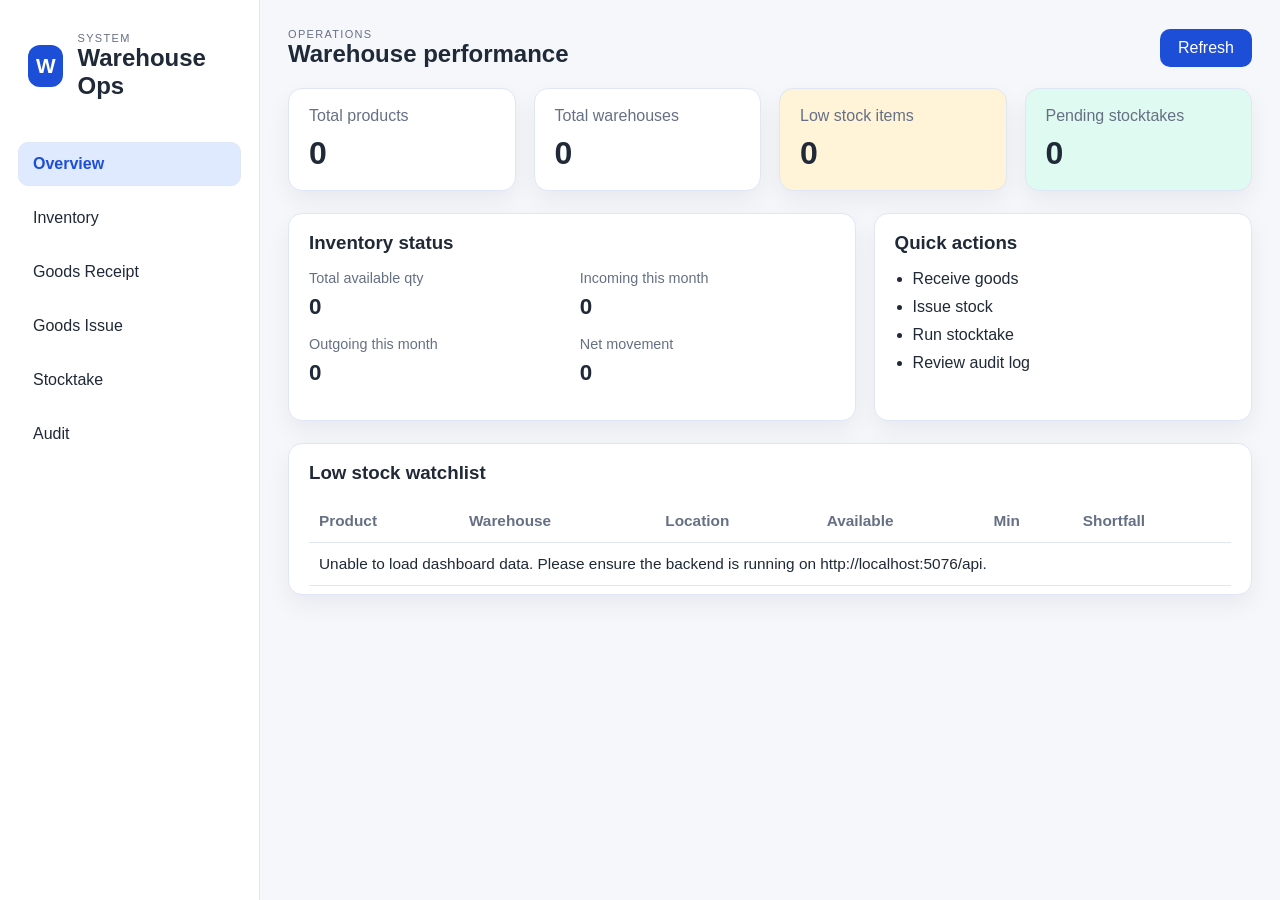
==== frontend/index.html @ df9fea86 "feat: Implement Goods Receipts, Inventories, and Products management - Added GoodsReceiptsController" ====
<!DOCTYPE html>
<html lang="en">
  <head>
    <meta charset="UTF-8" />
    <meta name="viewport" content="width=device-width, initial-scale=1.0" />
    <title>Warehouse Ops Dashboard</title>
    <link rel="stylesheet" href="styles.css" />
  </head>
  <body>
    <div class="app-shell">
      <aside class="sidebar">
        <div class="brand-wrap">
          <div class="brand-mark">W</div>
          <div>
            <p class="eyebrow">SYSTEM</p>
            <h1>Warehouse Ops</h1>
          </div>
        </div>

        <nav class="main-nav">
          <button class="nav-item active">Overview</button>
          <button class="nav-item">Inventory</button>
          <button class="nav-item">Goods Receipt</button>
          <button class="nav-item">Goods Issue</button>
          <button class="nav-item">Stocktake</button>
          <button class="nav-item">Audit</button>
        </nav>
      </aside>

      <main class="content">
        <header class="topbar">
          <div>
            <p class="eyebrow">Operations</p>
            <h2>Warehouse performance</h2>
          </div>
          <button id="refreshBtn" class="primary-btn">Refresh</button>
        </header>

        <section class="stats-grid">
          <article class="stat-card">
            <p>Total products</p>
            <h3 id="totalProducts">0</h3>
          </article>
          <article class="stat-card">
            <p>Total warehouses</p>
            <h3 id="totalWarehouses">0</h3>
          </article>
          <article class="stat-card warning">
            <p>Low stock items</p>
            <h3 id="lowStockProducts">0</h3>
          </article>
          <article class="stat-card accent">
            <p>Pending stocktakes</p>
            <h3 id="pendingStocktakes">0</h3>
          </article>
        </section>

        <section class="summary-row">
          <article class="panel">
            <div class="panel-header">
              <h3>Inventory status</h3>
            </div>
            <div class="metric-row">
              <div>
                <span>Total available qty</span>
                <strong id="totalInventoryQuantity">0</strong>
              </div>
              <div>
                <span>Incoming this month</span>
                <strong id="incomingThisMonth">0</strong>
              </div>
            </div>
            <div class="metric-row">
              <div>
                <span>Outgoing this month</span>
                <strong id="outgoingThisMonth">0</strong>
              </div>
              <div>
                <span>Net movement</span>
                <strong id="netMovementThisMonth">0</strong>
              </div>
            </div>
          </article>

          <article class="panel">
            <div class="panel-header">
              <h3>Quick actions</h3>
            </div>
            <ul class="action-list">
              <li>Receive goods</li>
              <li>Issue stock</li>
              <li>Run stocktake</li>
              <li>Review audit log</li>
            </ul>
          </article>
        </section>

        <section class="panel table-panel">
          <div class="panel-header">
            <h3>Low stock watchlist</h3>
          </div>
          <div class="table-wrap">
            <table>
              <thead>
                <tr>
                  <th>Product</th>
                  <th>Warehouse</th>
                  <th>Location</th>
                  <th>Available</th>
                  <th>Min</th>
                  <th>Shortfall</th>
                </tr>
              </thead>
              <tbody id="lowStockTableBody"></tbody>
            </table>
          </div>
        </section>
      </main>
    </div>

    <script src="app.js"></script>
  </body>
</html>
---- frontend/styles.css ----
* {
  box-sizing: border-box;
}

:root {
  --bg: #f5f7fb;
  --panel: #ffffff;
  --panel-alt: #eef3ff;
  --border: #dfe6f5;
  --text: #1f2937;
  --muted: #667085;
  --primary: #1d4ed8;
  --primary-soft: #dfe9ff;
  --warning: #f59e0b;
  --warning-soft: #fff3d8;
  --accent: #10b981;
  --accent-soft: #dffaf1;
  --shadow: 0 10px 25px rgba(15, 23, 42, 0.06);
}

body {
  margin: 0;
  background: var(--bg);
  color: var(--text);
  font-family: Arial, Helvetica, sans-serif;
}

button {
  font: inherit;
}

.app-shell {
  display: flex;
  min-height: 100vh;
}

.sidebar {
  width: 260px;
  background: var(--panel);
  border-right: 1px solid var(--border);
  padding: 24px 18px;
}

.brand-wrap {
  display: flex;
  align-items: center;
  gap: 14px;
  padding: 8px 10px 24px;
}

.brand-mark {
  width: 42px;
  height: 42px;
  border-radius: 12px;
  background: var(--primary);
  color: white;
  display: grid;
  place-items: center;
  font-weight: 700;
  font-size: 1.3rem;
}

.eyebrow {
  margin: 0;
  font-size: 11px;
  letter-spacing: 0.12em;
  color: var(--muted);
  text-transform: uppercase;
}

.brand-wrap h1,
.topbar h2,
.panel-header h3,
.stat-card h3 {
  margin: 0;
}

.main-nav {
  display: flex;
  flex-direction: column;
  gap: 10px;
  margin-top: 18px;
}

.nav-item {
  border: 1px solid transparent;
  background: transparent;
  text-align: left;
  padding: 12px 14px;
  border-radius: 10px;
  color: var(--text);
  cursor: pointer;
  transition: 0.2s ease;
}

.nav-item.active {
  background: var(--primary-soft);
  border-color: var(--border);
  color: var(--primary);
  font-weight: 700;
}

.content {
  flex: 1;
  padding: 28px;
}

.topbar {
  display: flex;
  justify-content: space-between;
  align-items: center;
  margin-bottom: 20px;
}

.primary-btn {
  border: none;
  background: var(--primary);
  color: white;
  padding: 10px 18px;
  border-radius: 10px;
  cursor: pointer;
}

.stats-grid {
  display: grid;
  grid-template-columns: repeat(4, minmax(180px, 1fr));
  gap: 18px;
  margin-bottom: 22px;
}

.stat-card,
.panel {
  background: var(--panel);
  border: 1px solid var(--border);
  border-radius: 14px;
  box-shadow: var(--shadow);
}

.stat-card {
  padding: 18px 20px;
}

.stat-card p {
  color: var(--muted);
  margin: 0 0 10px;
}

.stat-card h3 {
  font-size: 2rem;
}

.stat-card.warning {
  background: var(--warning-soft);
}

.stat-card.accent {
  background: var(--accent-soft);
}

.summary-row {
  display: grid;
  grid-template-columns: 1.5fr 1fr;
  gap: 18px;
  margin-bottom: 22px;
}

.panel {
  padding: 18px 20px;
}

.panel-header {
  margin-bottom: 16px;
}

.metric-row {
  display: grid;
  grid-template-columns: repeat(2, minmax(180px, 1fr));
  gap: 16px;
  margin-bottom: 16px;
}

.metric-row span {
  display: block;
  color: var(--muted);
  margin-bottom: 8px;
  font-size: 0.9rem;
}

.metric-row strong {
  font-size: 1.4rem;
}

.action-list {
  margin: 0;
  padding-left: 18px;
  display: grid;
  gap: 10px;
  color: var(--text);
}

.table-panel {
  padding-bottom: 8px;
}

.table-wrap {
  overflow: auto;
}

table {
  width: 100%;
  border-collapse: collapse;
}

th, td {
  padding: 12px 10px;
  border-bottom: 1px solid var(--border);
  text-align: left;
  font-size: 0.96rem;
}

th {
  color: var(--muted);
  font-weight: 700;
}

.status-badge {
  display: inline-block;
  padding: 5px 10px;
  border-radius: 999px;
  background: var(--primary-soft);
  color: var(--primary);
  font-size: 0.8rem;
  font-weight: 700;
}

@media (max-width: 980px) {
  .app-shell {
    flex-direction: column;
  }

  .sidebar {
    width: 100%;
    border-right: none;
    border-bottom: 1px solid var(--border);
  }

  .stats-grid,
  .summary-row {
    grid-template-columns: 1fr 1fr;
  }
}

@media (max-width: 700px) {
  .stats-grid,
  .summary-row,
  .metric-row {
    grid-template-columns: 1fr;
  }

  .content {
    padding: 18px;
  }
}
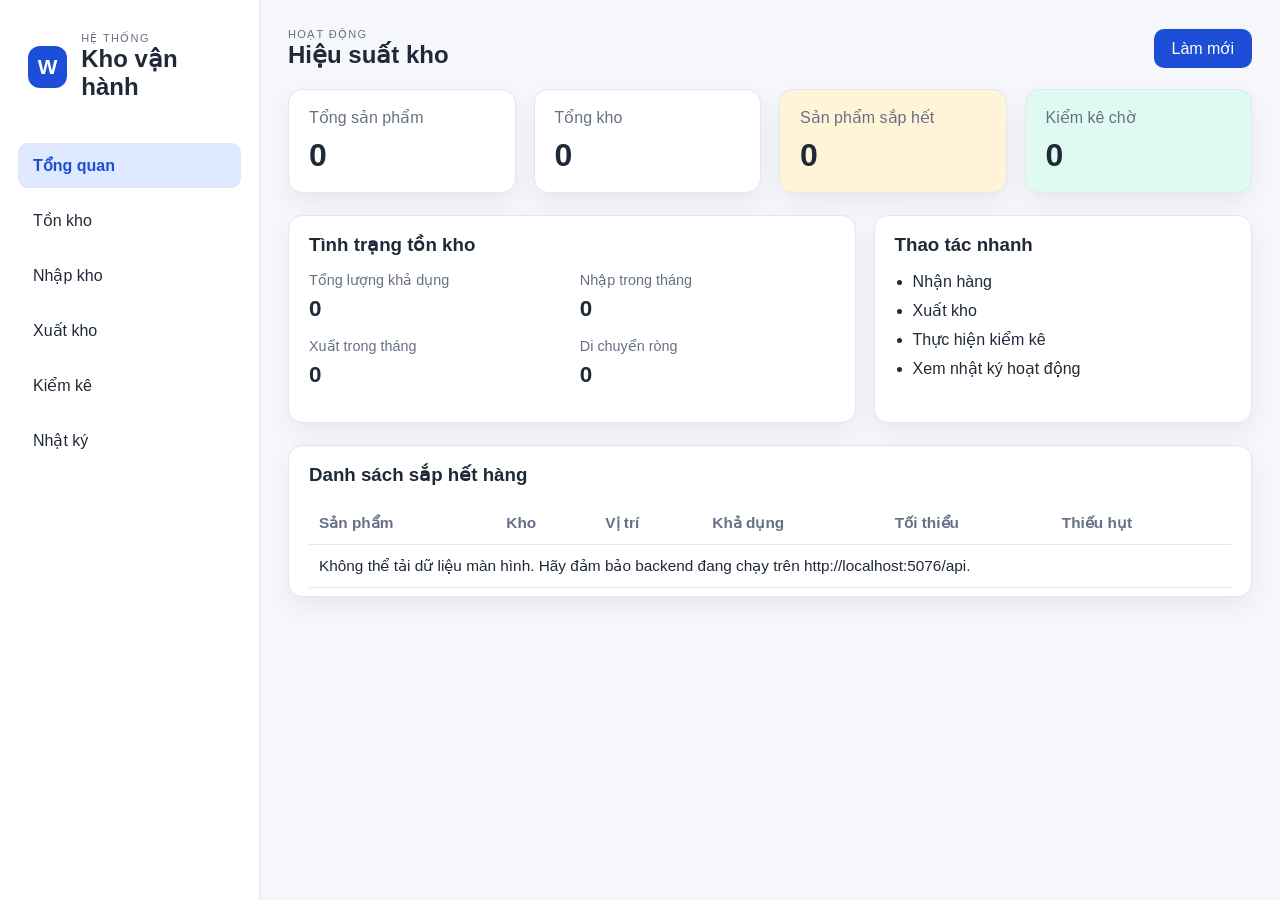
==== commit f8b001dc: "Add native SQLite libraries for various platforms and implement AI assistant frontend - Added native" ====
--- a/frontend/index.html
+++ b/frontend/index.html
@@ -3,7 +3,7 @@
   <head>
     <meta charset="UTF-8" />
     <meta name="viewport" content="width=device-width, initial-scale=1.0" />
-    <title>Warehouse Ops Dashboard</title>
+    <title>Bảng điều khiển kho hàng</title>
     <link rel="stylesheet" href="styles.css" />
   </head>
   <body>
@@ -12,45 +12,45 @@
         <div class="brand-wrap">
           <div class="brand-mark">W</div>
           <div>
-            <p class="eyebrow">SYSTEM</p>
-            <h1>Warehouse Ops</h1>
+            <p class="eyebrow">HỆ THỐNG</p>
+            <h1>Kho vận hành</h1>
           </div>
         </div>
 
         <nav class="main-nav">
-          <button class="nav-item active">Overview</button>
-          <button class="nav-item">Inventory</button>
-          <button class="nav-item">Goods Receipt</button>
-          <button class="nav-item">Goods Issue</button>
-          <button class="nav-item">Stocktake</button>
-          <button class="nav-item">Audit</button>
+          <button class="nav-item active">Tổng quan</button>
+          <button class="nav-item">Tồn kho</button>
+          <button class="nav-item">Nhập kho</button>
+          <button class="nav-item">Xuất kho</button>
+          <button class="nav-item">Kiểm kê</button>
+          <button class="nav-item">Nhật ký</button>
         </nav>
       </aside>
 
       <main class="content">
         <header class="topbar">
           <div>
-            <p class="eyebrow">Operations</p>
-            <h2>Warehouse performance</h2>
+            <p class="eyebrow">Hoạt động</p>
+            <h2>Hiệu suất kho</h2>
           </div>
-          <button id="refreshBtn" class="primary-btn">Refresh</button>
+          <button id="refreshBtn" class="primary-btn">Làm mới</button>
         </header>
 
         <section class="stats-grid">
           <article class="stat-card">
-            <p>Total products</p>
+            <p>Tổng sản phẩm</p>
             <h3 id="totalProducts">0</h3>
           </article>
           <article class="stat-card">
-            <p>Total warehouses</p>
+            <p>Tổng kho</p>
             <h3 id="totalWarehouses">0</h3>
           </article>
           <article class="stat-card warning">
-            <p>Low stock items</p>
+            <p>Sản phẩm sắp hết</p>
             <h3 id="lowStockProducts">0</h3>
           </article>
           <article class="stat-card accent">
-            <p>Pending stocktakes</p>
+            <p>Kiểm kê chờ</p>
             <h3 id="pendingStocktakes">0</h3>
           </article>
         </section>
@@ -58,25 +58,25 @@
         <section class="summary-row">
           <article class="panel">
             <div class="panel-header">
-              <h3>Inventory status</h3>
+              <h3>Tình trạng tồn kho</h3>
             </div>
             <div class="metric-row">
               <div>
-                <span>Total available qty</span>
+                <span>Tổng lượng khả dụng</span>
                 <strong id="totalInventoryQuantity">0</strong>
               </div>
               <div>
-                <span>Incoming this month</span>
+                <span>Nhập trong tháng</span>
                 <strong id="incomingThisMonth">0</strong>
               </div>
             </div>
             <div class="metric-row">
               <div>
-                <span>Outgoing this month</span>
+                <span>Xuất trong tháng</span>
                 <strong id="outgoingThisMonth">0</strong>
               </div>
               <div>
-                <span>Net movement</span>
+                <span>Di chuyển ròng</span>
                 <strong id="netMovementThisMonth">0</strong>
               </div>
             </div>
@@ -84,31 +84,31 @@
 
           <article class="panel">
             <div class="panel-header">
-              <h3>Quick actions</h3>
+              <h3>Thao tác nhanh</h3>
             </div>
             <ul class="action-list">
-              <li>Receive goods</li>
-              <li>Issue stock</li>
-              <li>Run stocktake</li>
-              <li>Review audit log</li>
+              <li>Nhận hàng</li>
+              <li>Xuất kho</li>
+              <li>Thực hiện kiểm kê</li>
+              <li>Xem nhật ký hoạt động</li>
             </ul>
           </article>
         </section>
 
         <section class="panel table-panel">
           <div class="panel-header">
-            <h3>Low stock watchlist</h3>
+            <h3>Danh sách sắp hết hàng</h3>
           </div>
           <div class="table-wrap">
             <table>
               <thead>
                 <tr>
-                  <th>Product</th>
-                  <th>Warehouse</th>
-                  <th>Location</th>
-                  <th>Available</th>
-                  <th>Min</th>
-                  <th>Shortfall</th>
+                  <th>Sản phẩm</th>
+                  <th>Kho</th>
+                  <th>Vị trí</th>
+                  <th>Khả dụng</th>
+                  <th>Tối thiểu</th>
+                  <th>Thiếu hụt</th>
                 </tr>
               </thead>
               <tbody id="lowStockTableBody"></tbody>
@@ -121,3 +121,7 @@
     <script src="app.js"></script>
   </body>
 </html>
+
+    <script src="app.js"></script>
+  </body>
+</html>
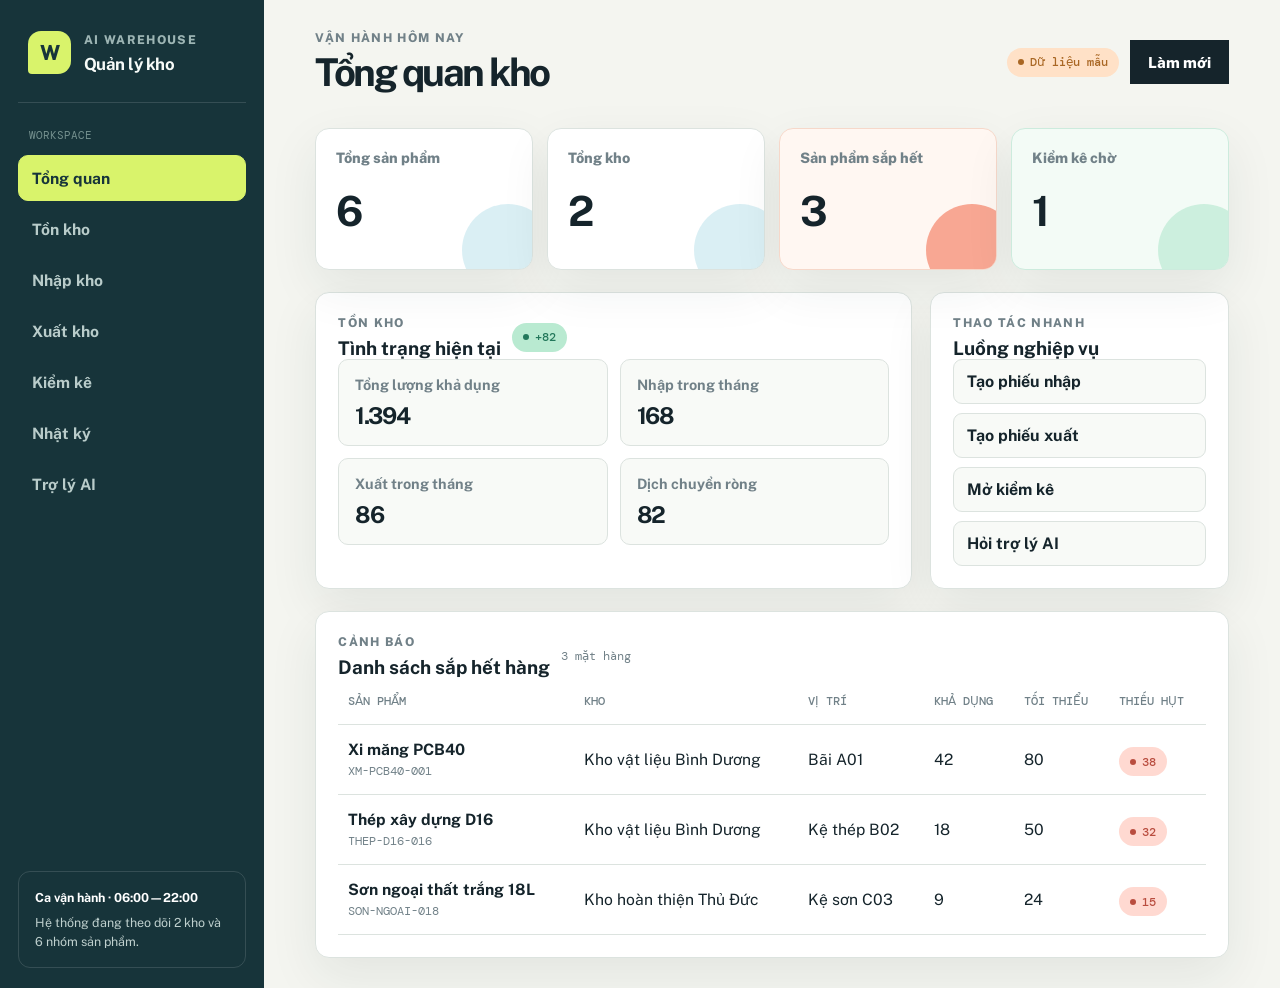
==== commit 403139b8: "Refactor frontend application for improved structure and localization - Updated app.js to implement " ====
--- a/frontend/index.html
+++ b/frontend/index.html
@@ -1,10 +1,10 @@
 <!DOCTYPE html>
-<html lang="en">
+<html lang="vi">
   <head>
     <meta charset="UTF-8" />
     <meta name="viewport" content="width=device-width, initial-scale=1.0" />
-    <title>Bảng điều khiển kho hàng</title>
-    <link rel="stylesheet" href="styles.css" />
+    <title>AI Warehouse Management</title>
+    <link rel="stylesheet" href="styles.css?v=20260905-8" />
   </head>
   <body>
     <div class="app-shell">
@@ -12,116 +12,62 @@
         <div class="brand-wrap">
           <div class="brand-mark">W</div>
           <div>
-            <p class="eyebrow">HỆ THỐNG</p>
-            <h1>Kho vận hành</h1>
+            <p class="eyebrow">AI Warehouse</p>
+            <h1>Quản lý kho</h1>
           </div>
         </div>
 
-        <nav class="main-nav">
-          <button class="nav-item active">Tổng quan</button>
-          <button class="nav-item">Tồn kho</button>
-          <button class="nav-item">Nhập kho</button>
-          <button class="nav-item">Xuất kho</button>
-          <button class="nav-item">Kiểm kê</button>
-          <button class="nav-item">Nhật ký</button>
+        <nav class="main-nav" aria-label="Điều hướng chính">
+          <p class="nav-label">Workspace</p>
+          <button class="nav-item active" type="button" data-page="overview">Tổng quan</button>
+          <button class="nav-item" type="button" data-page="inventory">Tồn kho</button>
+          <button class="nav-item" type="button" data-page="receipts">Nhập kho</button>
+          <button class="nav-item" type="button" data-page="issues">Xuất kho</button>
+          <button class="nav-item" type="button" data-page="stocktakes">Kiểm kê</button>
+          <button class="nav-item" type="button" data-page="audit">Nhật ký</button>
+          <button class="nav-item" type="button" data-page="assistant">Trợ lý AI</button>
         </nav>
+        <div class="sidebar-note"><strong>Ca vận hành · 06:00—22:00</strong>Hệ thống đang theo dõi 2 kho và 6 nhóm sản phẩm.</div>
       </aside>
 
       <main class="content">
         <header class="topbar">
           <div>
-            <p class="eyebrow">Hoạt động</p>
-            <h2>Hiệu suất kho</h2>
+            <p id="pageEyebrow" class="eyebrow">Vận hành hôm nay</p>
+            <h2 id="pageTitle">Tổng quan kho</h2>
           </div>
-          <button id="refreshBtn" class="primary-btn">Làm mới</button>
+          <div class="toolbar">
+            <span id="apiStatus" class="status-badge muted">Đang kết nối</span>
+            <button id="refreshBtn" class="primary-btn" type="button">Làm mới dữ liệu</button>
+          </div>
         </header>
 
-        <section class="stats-grid">
-          <article class="stat-card">
-            <p>Tổng sản phẩm</p>
-            <h3 id="totalProducts">0</h3>
-          </article>
-          <article class="stat-card">
-            <p>Tổng kho</p>
-            <h3 id="totalWarehouses">0</h3>
-          </article>
-          <article class="stat-card warning">
-            <p>Sản phẩm sắp hết</p>
-            <h3 id="lowStockProducts">0</h3>
-          </article>
-          <article class="stat-card accent">
-            <p>Kiểm kê chờ</p>
-            <h3 id="pendingStocktakes">0</h3>
-          </article>
-        </section>
-
-        <section class="summary-row">
-          <article class="panel">
-            <div class="panel-header">
-              <h3>Tình trạng tồn kho</h3>
+        <section id="pageContent" class="page-content">
+          <section class="stats-grid">
+            <article class="stat-card"><p>Tổng sản phẩm</p><h3>6</h3></article>
+            <article class="stat-card"><p>Tổng kho</p><h3>2</h3></article>
+            <article class="stat-card warning"><p>Sản phẩm sắp hết</p><h3>3</h3></article>
+            <article class="stat-card accent"><p>Kiểm kê chờ</p><h3>1</h3></article>
+          </section>
+          <section class="panel table-panel">
+            <div class="panel-header split">
+              <div><p class="eyebrow">Cảnh báo</p><h3>Danh sách sắp hết hàng</h3></div>
+              <span class="table-meta">Dữ liệu mẫu</span>
             </div>
-            <div class="metric-row">
-              <div>
-                <span>Tổng lượng khả dụng</span>
-                <strong id="totalInventoryQuantity">0</strong>
-              </div>
-              <div>
-                <span>Nhập trong tháng</span>
-                <strong id="incomingThisMonth">0</strong>
-              </div>
+            <div class="table-wrap">
+              <table>
+                <thead><tr><th>Sản phẩm</th><th>Kho</th><th>Vị trí</th><th>Khả dụng</th><th>Tối thiểu</th><th>Thiếu hụt</th></tr></thead>
+                <tbody>
+                  <tr><td><strong>Xi măng PCB40</strong><span>XM-PCB40-001</span></td><td>Kho vật liệu Bình Dương</td><td>Bãi A01</td><td>42</td><td>80</td><td><span class="status-badge danger">38</span></td></tr>
+                  <tr><td><strong>Thép xây dựng D16</strong><span>THEP-D16-016</span></td><td>Kho vật liệu Bình Dương</td><td>Kệ thép B02</td><td>18</td><td>50</td><td><span class="status-badge danger">32</span></td></tr>
+                </tbody>
+              </table>
             </div>
-            <div class="metric-row">
-              <div>
-                <span>Xuất trong tháng</span>
-                <strong id="outgoingThisMonth">0</strong>
-              </div>
-              <div>
-                <span>Di chuyển ròng</span>
-                <strong id="netMovementThisMonth">0</strong>
-              </div>
-            </div>
-          </article>
-
-          <article class="panel">
-            <div class="panel-header">
-              <h3>Thao tác nhanh</h3>
-            </div>
-            <ul class="action-list">
-              <li>Nhận hàng</li>
-              <li>Xuất kho</li>
-              <li>Thực hiện kiểm kê</li>
-              <li>Xem nhật ký hoạt động</li>
-            </ul>
-          </article>
-        </section>
-
-        <section class="panel table-panel">
-          <div class="panel-header">
-            <h3>Danh sách sắp hết hàng</h3>
-          </div>
-          <div class="table-wrap">
-            <table>
-              <thead>
-                <tr>
-                  <th>Sản phẩm</th>
-                  <th>Kho</th>
-                  <th>Vị trí</th>
-                  <th>Khả dụng</th>
-                  <th>Tối thiểu</th>
-                  <th>Thiếu hụt</th>
-                </tr>
-              </thead>
-              <tbody id="lowStockTableBody"></tbody>
-            </table>
-          </div>
+          </section>
         </section>
       </main>
     </div>
 
-    <script src="app.js"></script>
+    <script src="app.js?v=20260905-2" defer></script>
   </body>
 </html>
-
-    <script src="app.js"></script>
-  </body>
-</html>
--- a/frontend/styles.css
+++ b/frontend/styles.css
@@ -1,263 +1,64 @@
-* {
-  box-sizing: border-box;
-}
+﻿@import url('https://fonts.googleapis.com/css2?family=DM+Mono:wght@400;500&family=Manrope:wght@400;500;600;700;800&display=swap');
+@import url('https://fonts.googleapis.com/css2?family=DM+Mono:wght@400;500&family=Public+Sans:wght@400;500;600;700;800&display=swap');
+:root { --ink:#15242b; --ink-soft:#29434a; --muted:#718188; --paper:#f4f5f0; --surface:#fff; --line:#dce3df; --line-dark:rgba(255,255,255,.13); --nav:#17343a; --nav-soft:#21464d; --lime:#d9f36b; --coral:#f47d61; --mint:#b9ead1; --sky:#c7e7ef; --danger:#b94d3f; --warning:#a96724; --success:#23785b; --shadow:0 18px 50px rgba(30,55,56,.08); }
+* { box-sizing:border-box; }
+html { background:var(--paper); }
+body { margin:0; background:var(--paper); color:var(--ink); font-family:'Manrope',sans-serif; -webkit-font-smoothing:antialiased; }
+body { margin:0; background:var(--paper); color:var(--ink); font-family:'Public Sans',sans-serif; font-size:16px; -webkit-font-smoothing:antialiased; }
+button,input,textarea { font:inherit; } button { cursor:pointer; }
+.app-shell { display:flex; min-height:100vh; }
+.sidebar { width:264px; flex:0 0 264px; min-height:100vh; padding:28px 18px 20px; background:var(--nav); color:#f7fbf8; display:flex; flex-direction:column; }
+.brand-wrap { display:flex; align-items:center; gap:13px; padding:3px 10px 28px; border-bottom:1px solid var(--line-dark); }
+.brand-mark { width:43px; height:43px; display:grid; place-items:center; border-radius:13px 13px 13px 4px; background:var(--lime); color:var(--nav); font-size:1.3rem; font-weight:800; }
+.brand-wrap h1,.topbar h2,.panel h3,.stat-card h3 { margin:0; } .brand-wrap h1 { font-size:1.05rem; letter-spacing:-.03em; }
+.eyebrow { margin:0 0 7px; color:var(--muted); font-size:.68rem; font-weight:800; letter-spacing:.13em; text-transform:uppercase; } .sidebar .eyebrow { color:#9db5b4; }
+.eyebrow { margin:0 0 7px; color:var(--muted); font-size:.76rem; font-weight:800; letter-spacing:.11em; text-transform:uppercase; } .sidebar .eyebrow { color:#9db5b4; }
+.nav-item { min-height:46px; padding:0 13px; border:1px solid transparent; border-radius:10px; background:transparent; color:#b9ccca; text-align:left; font-size:.98rem; font-weight:700; transition:160ms ease; }
+.main-nav { display:grid; gap:5px; margin-top:26px; } .nav-label { margin:0 11px 8px; color:#75918f; font-family:'DM Mono',monospace; font-size:.66rem; text-transform:uppercase; }
+.nav-item:hover { color:#fff; background:var(--nav-soft); } .nav-item.active { color:var(--nav); background:var(--lime); border-color:var(--lime); }
+.sidebar-note { margin-top:auto; padding:16px; border:1px solid var(--line-dark); border-radius:12px; color:#bfd0ce; font-size:.78rem; line-height:1.55; } .sidebar-note strong { display:block; margin-bottom:5px; color:#fff; }
+.content { flex:1; min-width:0; padding:30px clamp(20px,4vw,58px); }
+.topbar,.toolbar,.split { display:flex; align-items:center; } .topbar { justify-content:space-between; gap:20px; margin-bottom:34px; } .topbar h2 { font-size:clamp(1.8rem,3vw,2.65rem); letter-spacing:-.065em; line-height:1.1; } .toolbar,.split { gap:11px; } .toolbar { flex-wrap:wrap; justify-content:flex-end; }
+ .primary-btn { border:1px solid var(--ink); background:var(--ink); color:#fff; } .primary-btn:hover { background:var(--coral); border-color:var(--coral); color:var(--ink); } .primary-btn:disabled { cursor:wait; opacity:.65; } .ghost-btn { border:1px solid var(--line); background:var(--surface); color:var(--ink); } .ghost-btn:hover { border-color:var(--ink); } .primary-link { display:inline-flex; align-items:center; justify-content:center; width:fit-content; background:var(--ink); color:#fff; text-decoration:none; }
+.page-content { display:grid; gap:22px; min-width:0; animation:rise 360ms ease both; } .page-content > * { min-width:0; } @keyframes rise { from { opacity:0; transform:translateY(8px); } to { opacity:1; transform:translateY(0); } }
+.stats-grid { display:grid; grid-template-columns:repeat(4,minmax(145px,1fr)); gap:14px; } .stat-card,.panel { border:1px solid var(--line); border-radius:14px; background:var(--surface); box-shadow:var(--shadow); } .stat-card { position:relative; min-height:142px; padding:20px; overflow:hidden; } .stat-card::after { content:''; position:absolute; right:-22px; bottom:-27px; width:92px; height:92px; border-radius:50%; background:var(--sky); opacity:.65; } .stat-card.warning::after { background:var(--coral); } .stat-card.accent::after { background:var(--mint); }   .stat-card.warning { background:#fff7f2; border-color:#f6d8ca; } .stat-card.accent { background:#f3fbf6; border-color:#ccebdd; }
+.summary-row,.work-grid,.assistant-layout { display:grid; gap:18px; min-width:0; } .summary-row { grid-template-columns:minmax(0,1.4fr) minmax(270px,.7fr); } .work-grid,.assistant-layout { grid-template-columns:minmax(275px,.7fr) minmax(0,1.3fr); } 
+.metric-row { display:grid; grid-template-columns:repeat(2,minmax(145px,1fr)); gap:12px; margin-bottom:12px; } .metric-row div { padding:16px; border:1px solid var(--line); border-radius:10px; background:#f8faf7; }  .metric-row strong { font-size:1.45rem; letter-spacing:-.06em; }
+.action-list,.insight-panel { display:grid; gap:9px; } .action-list button,.insight-panel button { min-height:45px; padding:0 13px; border:1px solid var(--line); border-radius:9px; background:#f8faf7; color:var(--ink); text-align:left; font-weight:700; } .action-list button:hover,.insight-panel button:hover { border-color:var(--ink); background:var(--lime); } .form-panel { display:grid; align-content:start; gap:14px; }
+ input,textarea { width:100%; border:1px solid var(--line); border-radius:9px; background:#fbfcfa; color:var(--ink); padding:12px 13px; outline:none; } textarea { min-height:96px; resize:vertical; } input:focus,textarea:focus { border-color:var(--ink); box-shadow:0 0 0 3px rgba(217,243,107,.45); }
+.table-panel { padding-bottom:9px; } .table-meta { color:var(--muted); font-family:'DM Mono',monospace; font-size:.72rem; white-space:nowrap; } .table-wrap { overflow:auto; }  th { color:var(--muted); font-family:'DM Mono',monospace; font-size:.68rem; font-weight:500; text-transform:uppercase; } td strong,td span { display:block; } td span { margin-top:4px; color:var(--muted); font-family:'DM Mono',monospace; font-size:.7rem; } .empty-cell { padding:30px 10px; color:var(--muted); text-align:center; }
+ .status-badge::before { content:''; width:6px; height:6px; margin-right:6px; border-radius:50%; background:currentColor; } .status-badge.success { background:var(--mint); color:var(--success); } .status-badge.warning { background:#ffe1c7; color:var(--warning); } .status-badge.danger { background:#ffd9d1; color:var(--danger); } .status-badge.muted { background:#e8edeb; color:var(--muted); }
+.chat-panel { min-height:430px; display:flex; flex-direction:column; } .chat-box { flex:1; min-height:250px; padding:19px; border:1px solid var(--line); border-radius:12px; background:#f5f8f4; color:var(--ink-soft); font-size:.92rem; line-height:1.7; white-space:pre-line; } .prompt-row { display:grid; grid-template-columns:1fr auto; gap:9px; margin-top:14px; } .insight-panel h3 { margin-bottom:7px; }
+@media (max-width:980px) { .sidebar { width:224px; flex-basis:224px; } .content { padding:24px; } .stats-grid { grid-template-columns:repeat(2,minmax(145px,1fr)); } .summary-row,.work-grid,.assistant-layout { grid-template-columns:1fr; } }
+@media (max-width:680px) { .app-shell { display:block; } .sidebar { width:100%; min-height:auto; padding:15px 14px 12px; } .brand-wrap { padding:2px 4px 14px; border-bottom:0; } .main-nav { display:flex; gap:6px; margin:7px -4px 0; overflow-x:auto; padding-bottom:3px; } .nav-label,.sidebar-note { display:none; } .nav-item { min-height:37px; padding:0 12px; white-space:nowrap; font-size:.78rem; } .content { padding:23px 14px 32px; } .topbar { align-items:flex-start; flex-direction:column; margin-bottom:24px; } .toolbar { width:100%; justify-content:space-between; } .stats-grid { grid-template-columns:repeat(2,minmax(0,1fr)); gap:10px; } .stat-card { min-height:118px; padding:15px; } .stat-card p { margin-bottom:18px; font-size:.7rem; } .stat-card h3 { font-size:1.9rem; } .panel { padding:17px; border-radius:12px; } .metric-row { grid-template-columns:1fr; } .split { align-items:flex-start; } .prompt-row { grid-template-columns:1fr; } .prompt-row .primary-btn { width:100%; } }
 
-:root {
-  --bg: #f5f7fb;
-  --panel: #ffffff;
-  --panel-alt: #eef3ff;
-  --border: #dfe6f5;
-  --text: #1f2937;
-  --muted: #667085;
-  --primary: #1d4ed8;
-  --primary-soft: #dfe9ff;
-  --warning: #f59e0b;
-  --warning-soft: #fff3d8;
-  --accent: #10b981;
-  --accent-soft: #dffaf1;
-  --shadow: 0 10px 25px rgba(15, 23, 42, 0.06);
-}
+/* Readability overrides */
+body { font-family:'Public Sans', sans-serif; font-size:16px; }
+.eyebrow { font-size:.76rem; letter-spacing:.11em; }
+.nav-item { min-height:46px; font-size:.98rem; }
+.primary-btn, .ghost-btn, .primary-link { min-height:44px; padding:0 17px; font-size:.95rem; }
+.stat-card p { font-size:.9rem; }
+.stat-card h3 { font-size:2.6rem; letter-spacing:-.06em; }
+.panel-header h3 { font-size:1.18rem; }
+.metric-row span { font-size:.9rem; }
+label { font-size:.92rem; }
+input, textarea { padding:13px 14px; font-size:.98rem; }
+th, td { padding:15px 10px; font-size:.98rem; }
+th { font-size:.76rem; }
+td span { font-size:.78rem; }
+.status-badge { min-height:29px; font-size:.76rem; }
+.chat-box { font-size:1rem; }
+.primary-btn, .ghost-btn, .primary-link { min-height:44px; padding:0 17px; font-size:.95rem; font-weight:800; }
+.panel { min-width:0; padding:22px; }
+.stat-card p { margin:0 0 24px; color:var(--muted); font-size:.9rem; font-weight:800; }
+.stat-card h3 { position:relative; z-index:1; font-size:2.6rem; letter-spacing:-.06em; line-height:1; }
+.metric-row span { display:block; margin-bottom:9px; color:var(--muted); font-size:.9rem; font-weight:700; }
+label { display:grid; gap:7px; color:var(--muted); font-size:.92rem; font-weight:800; }
+input, textarea { width:100%; border:1px solid var(--line); border-radius:9px; background:#fbfcfa; color:var(--ink); padding:13px 14px; font-size:.98rem; outline:none; }
+table { width:100%; min-width:720px; border-collapse:collapse; }
+th, td { padding:15px 10px; border-bottom:1px solid var(--line); text-align:left; font-size:.98rem; vertical-align:middle; }
+th { color:var(--muted); font-family:'DM Mono',monospace; font-size:.76rem; font-weight:500; text-transform:uppercase; }
+td strong, td span { display:block; } td span { margin-top:4px; color:var(--muted); font-family:'DM Mono',monospace; font-size:.78rem; }
+.status-badge { display:inline-flex; align-items:center; justify-content:center; min-height:29px; padding:0 11px; border-radius:999px; background:var(--sky); color:var(--ink-soft); font-family:'DM Mono',monospace; font-size:.76rem; font-weight:500; white-space:nowrap; }
 
-body {
-  margin: 0;
-  background: var(--bg);
-  color: var(--text);
-  font-family: Arial, Helvetica, sans-serif;
-}
 
-button {
-  font: inherit;
-}
-
-.app-shell {
-  display: flex;
-  min-height: 100vh;
-}
-
-.sidebar {
-  width: 260px;
-  background: var(--panel);
-  border-right: 1px solid var(--border);
-  padding: 24px 18px;
-}
-
-.brand-wrap {
-  display: flex;
-  align-items: center;
-  gap: 14px;
-  padding: 8px 10px 24px;
-}
-
-.brand-mark {
-  width: 42px;
-  height: 42px;
-  border-radius: 12px;
-  background: var(--primary);
-  color: white;
-  display: grid;
-  place-items: center;
-  font-weight: 700;
-  font-size: 1.3rem;
-}
-
-.eyebrow {
-  margin: 0;
-  font-size: 11px;
-  letter-spacing: 0.12em;
-  color: var(--muted);
-  text-transform: uppercase;
-}
-
-.brand-wrap h1,
-.topbar h2,
-.panel-header h3,
-.stat-card h3 {
-  margin: 0;
-}
-
-.main-nav {
-  display: flex;
-  flex-direction: column;
-  gap: 10px;
-  margin-top: 18px;
-}
-
-.nav-item {
-  border: 1px solid transparent;
-  background: transparent;
-  text-align: left;
-  padding: 12px 14px;
-  border-radius: 10px;
-  color: var(--text);
-  cursor: pointer;
-  transition: 0.2s ease;
-}
-
-.nav-item.active {
-  background: var(--primary-soft);
-  border-color: var(--border);
-  color: var(--primary);
-  font-weight: 700;
-}
-
-.content {
-  flex: 1;
-  padding: 28px;
-}
-
-.topbar {
-  display: flex;
-  justify-content: space-between;
-  align-items: center;
-  margin-bottom: 20px;
-}
-
-.primary-btn {
-  border: none;
-  background: var(--primary);
-  color: white;
-  padding: 10px 18px;
-  border-radius: 10px;
-  cursor: pointer;
-}
-
-.stats-grid {
-  display: grid;
-  grid-template-columns: repeat(4, minmax(180px, 1fr));
-  gap: 18px;
-  margin-bottom: 22px;
-}
-
-.stat-card,
-.panel {
-  background: var(--panel);
-  border: 1px solid var(--border);
-  border-radius: 14px;
-  box-shadow: var(--shadow);
-}
-
-.stat-card {
-  padding: 18px 20px;
-}
-
-.stat-card p {
-  color: var(--muted);
-  margin: 0 0 10px;
-}
-
-.stat-card h3 {
-  font-size: 2rem;
-}
-
-.stat-card.warning {
-  background: var(--warning-soft);
-}
-
-.stat-card.accent {
-  background: var(--accent-soft);
-}
-
-.summary-row {
-  display: grid;
-  grid-template-columns: 1.5fr 1fr;
-  gap: 18px;
-  margin-bottom: 22px;
-}
-
-.panel {
-  padding: 18px 20px;
-}
-
-.panel-header {
-  margin-bottom: 16px;
-}
-
-.metric-row {
-  display: grid;
-  grid-template-columns: repeat(2, minmax(180px, 1fr));
-  gap: 16px;
-  margin-bottom: 16px;
-}
-
-.metric-row span {
-  display: block;
-  color: var(--muted);
-  margin-bottom: 8px;
-  font-size: 0.9rem;
-}
-
-.metric-row strong {
-  font-size: 1.4rem;
-}
-
-.action-list {
-  margin: 0;
-  padding-left: 18px;
-  display: grid;
-  gap: 10px;
-  color: var(--text);
-}
-
-.table-panel {
-  padding-bottom: 8px;
-}
-
-.table-wrap {
-  overflow: auto;
-}
-
-table {
-  width: 100%;
-  border-collapse: collapse;
-}
-
-th, td {
-  padding: 12px 10px;
-  border-bottom: 1px solid var(--border);
-  text-align: left;
-  font-size: 0.96rem;
-}
-
-th {
-  color: var(--muted);
-  font-weight: 700;
-}
-
-.status-badge {
-  display: inline-block;
-  padding: 5px 10px;
-  border-radius: 999px;
-  background: var(--primary-soft);
-  color: var(--primary);
-  font-size: 0.8rem;
-  font-weight: 700;
-}
-
-@media (max-width: 980px) {
-  .app-shell {
-    flex-direction: column;
-  }
-
-  .sidebar {
-    width: 100%;
-    border-right: none;
-    border-bottom: 1px solid var(--border);
-  }
-
-  .stats-grid,
-  .summary-row {
-    grid-template-columns: 1fr 1fr;
-  }
-}
-
-@media (max-width: 700px) {
-  .stats-grid,
-  .summary-row,
-  .metric-row {
-    grid-template-columns: 1fr;
-  }
-
-  .content {
-    padding: 18px;
-  }
-}
